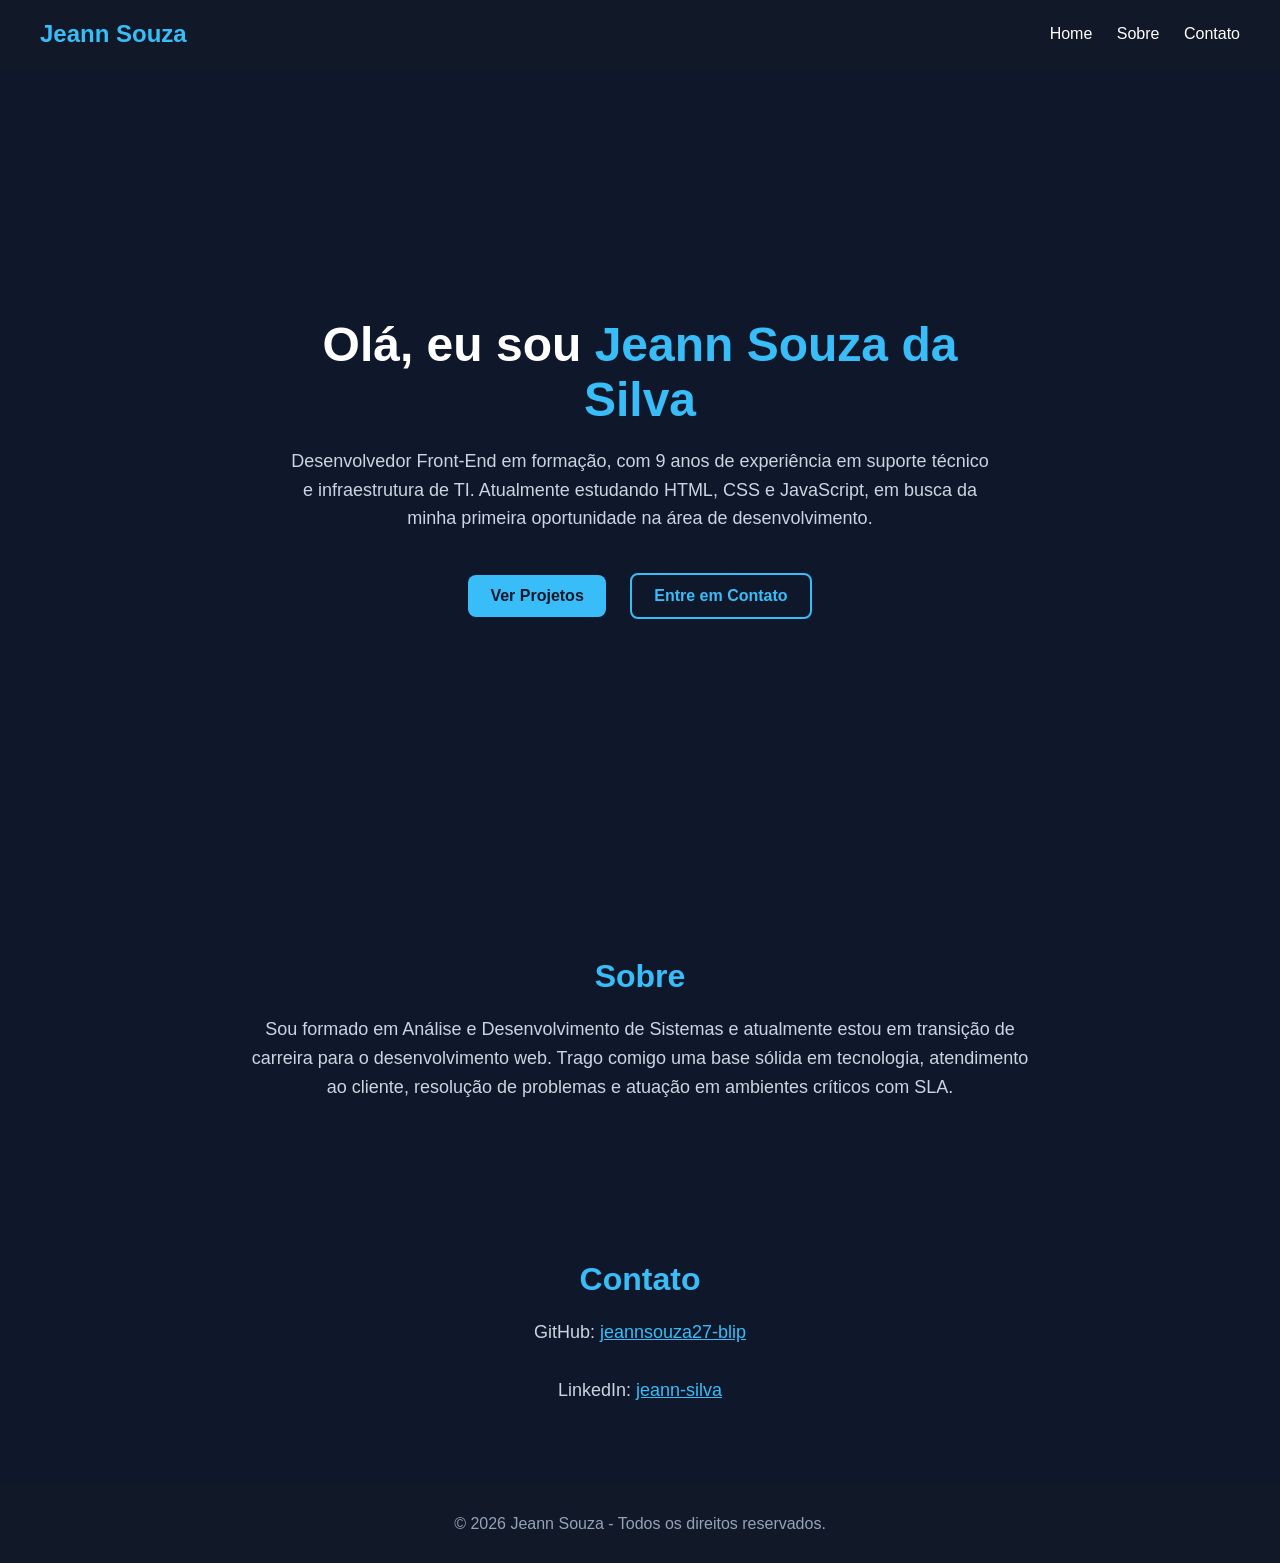
==== projeto wide covaege/meu Progeto/index.html @ 944ad6f4 "meu Projeto" ====
<!DOCTYPE html>
<html lang="pt-BR">
<head>
  <meta charset="UTF-8">
  <meta name="viewport" content="width=device-width, initial-scale=1.0">
  <title>Portfólio | Jeann Souza</title>

  <style>
    * {
      margin: 0;
      padding: 0;
      box-sizing: border-box;
      font-family: Arial, Helvetica, sans-serif;
      scroll-behavior: smooth;
    }

    body {
      background-color: #0f172a;
      color: #ffffff;
    }

    header {
      width: 100%;
      padding: 20px 40px;
      display: flex;
      justify-content: space-between;
      align-items: center;
      background-color: #111827;
      position: sticky;
      top: 0;
    }

    .logo {
      font-size: 24px;
      font-weight: bold;
      color: #38bdf8;
    }

    nav a {
      color: white;
      text-decoration: none;
      margin-left: 20px;
      font-size: 16px;
      transition: 0.3s;
    }

    nav a:hover {
      color: #38bdf8;
    }

    .hero {
      min-height: 90vh;
      display: flex;
      justify-content: center;
      align-items: center;
      text-align: center;
      padding: 40px 20px;
    }

    .hero-content {
      max-width: 700px;
    }

    .hero h1 {
      font-size: 48px;
      margin-bottom: 20px;
    }

    .hero h1 span {
      color: #38bdf8;
    }

    .hero p {
      font-size: 18px;
      line-height: 1.6;
      color: #cbd5e1;
      margin-bottom: 30px;
    }

    .buttons a {
      display: inline-block;
      margin: 10px;
      padding: 12px 22px;
      border-radius: 8px;
      text-decoration: none;
      font-weight: bold;
      transition: 0.3s;
    }

    .btn-primary {
      background-color: #38bdf8;
      color: #0f172a;
    }

    .btn-primary:hover {
      background-color: #0ea5e9;
    }

    .btn-secondary {
      border: 2px solid #38bdf8;
      color: #38bdf8;
    }

    .btn-secondary:hover {
      background-color: #38bdf8;
      color: #0f172a;
    }

    section {
      padding: 80px 20px;
      text-align: center;
    }

    section h2 {
      font-size: 32px;
      margin-bottom: 20px;
      color: #38bdf8;
    }

    section p {
      max-width: 800px;
      margin: 0 auto;
      font-size: 18px;
      line-height: 1.6;
      color: #cbd5e1;
    }

    
    

    .card {
      background-color: #1e293b;
      padding: 25px;
      border-radius: 12px;
      width: 280px;
      box-shadow: 0 8px 20px rgba(0, 0, 0, 0.25);
    }

    .card h3 {
      margin-bottom: 15px;
      color: #ffffff;
    }

    .card p {
      font-size: 15px;
      color: #cbd5e1;
      margin-bottom: 20px;
    }

    .card a {
      text-decoration: none;
      color: #38bdf8;
      font-weight: bold;
    }

    footer {
      text-align: center;
      padding: 30px 20px;
      background-color: #111827;
      color: #94a3b8;
    }

    @media (max-width: 768px) {
      header {
        flex-direction: column;
        gap: 15px;
      }

      nav a {
        margin: 0 10px;
      }

      .hero h1 {
        font-size: 34px;
      }

      .hero p {
        font-size: 16px;
      }
    }
  </style>
</head>
<body>

  <header>
    <div class="logo">Jeann Souza</div>
    <nav>
      <a href="#home">Home</a>
      <a href="#sobre">Sobre</a>
    <a href="#contato">Contato</a>
    </nav>
  </header>

  <section class="hero" id="home">
    <div class="hero-content">
      <h1>Olá, eu sou <span>Jeann Souza da Silva</span></h1>
      <p>
        Desenvolvedor Front-End em formação, com 9 anos de experiência em suporte técnico e infraestrutura de TI.
        Atualmente estudando HTML, CSS e JavaScript, em busca da minha primeira oportunidade na área de desenvolvimento.
      </p>

      <div class="buttons">
        <a class="btn-primary" href="#projetos">Ver Projetos</a>
        <a class="btn-secondary" href="#contato">Entre em Contato</a>
      </div>
    </div>
  </section>

  <section id="sobre">
    <h2>Sobre</h2>
    <p>
      Sou formado em Análise e Desenvolvimento de Sistemas e atualmente estou em transição de carreira para o desenvolvimento web.
      Trago comigo uma base sólida em tecnologia, atendimento ao cliente, resolução de problemas e atuação em ambientes críticos com SLA.
    </p>
  </section>

  
      </div>
    </div>
  </section>

  <section id="contato">
    <h2>Contato</h2>
    <p>
      GitHub: <a href="https://github.com/jeannsouza27-blip" target="_blank" style="color:#38bdf8;">jeannsouza27-blip</a>
      <br><br>
      LinkedIn: <a href="https://www.linkedin.com/in/jeann-silva/" target="_blank" style="color:#38bdf8;">jeann-silva</a>
    </p>
  </section>

  <footer>
    <p>© 2026 Jeann Souza - Todos os direitos reservados.</p>
  </footer>

</body>
</html>
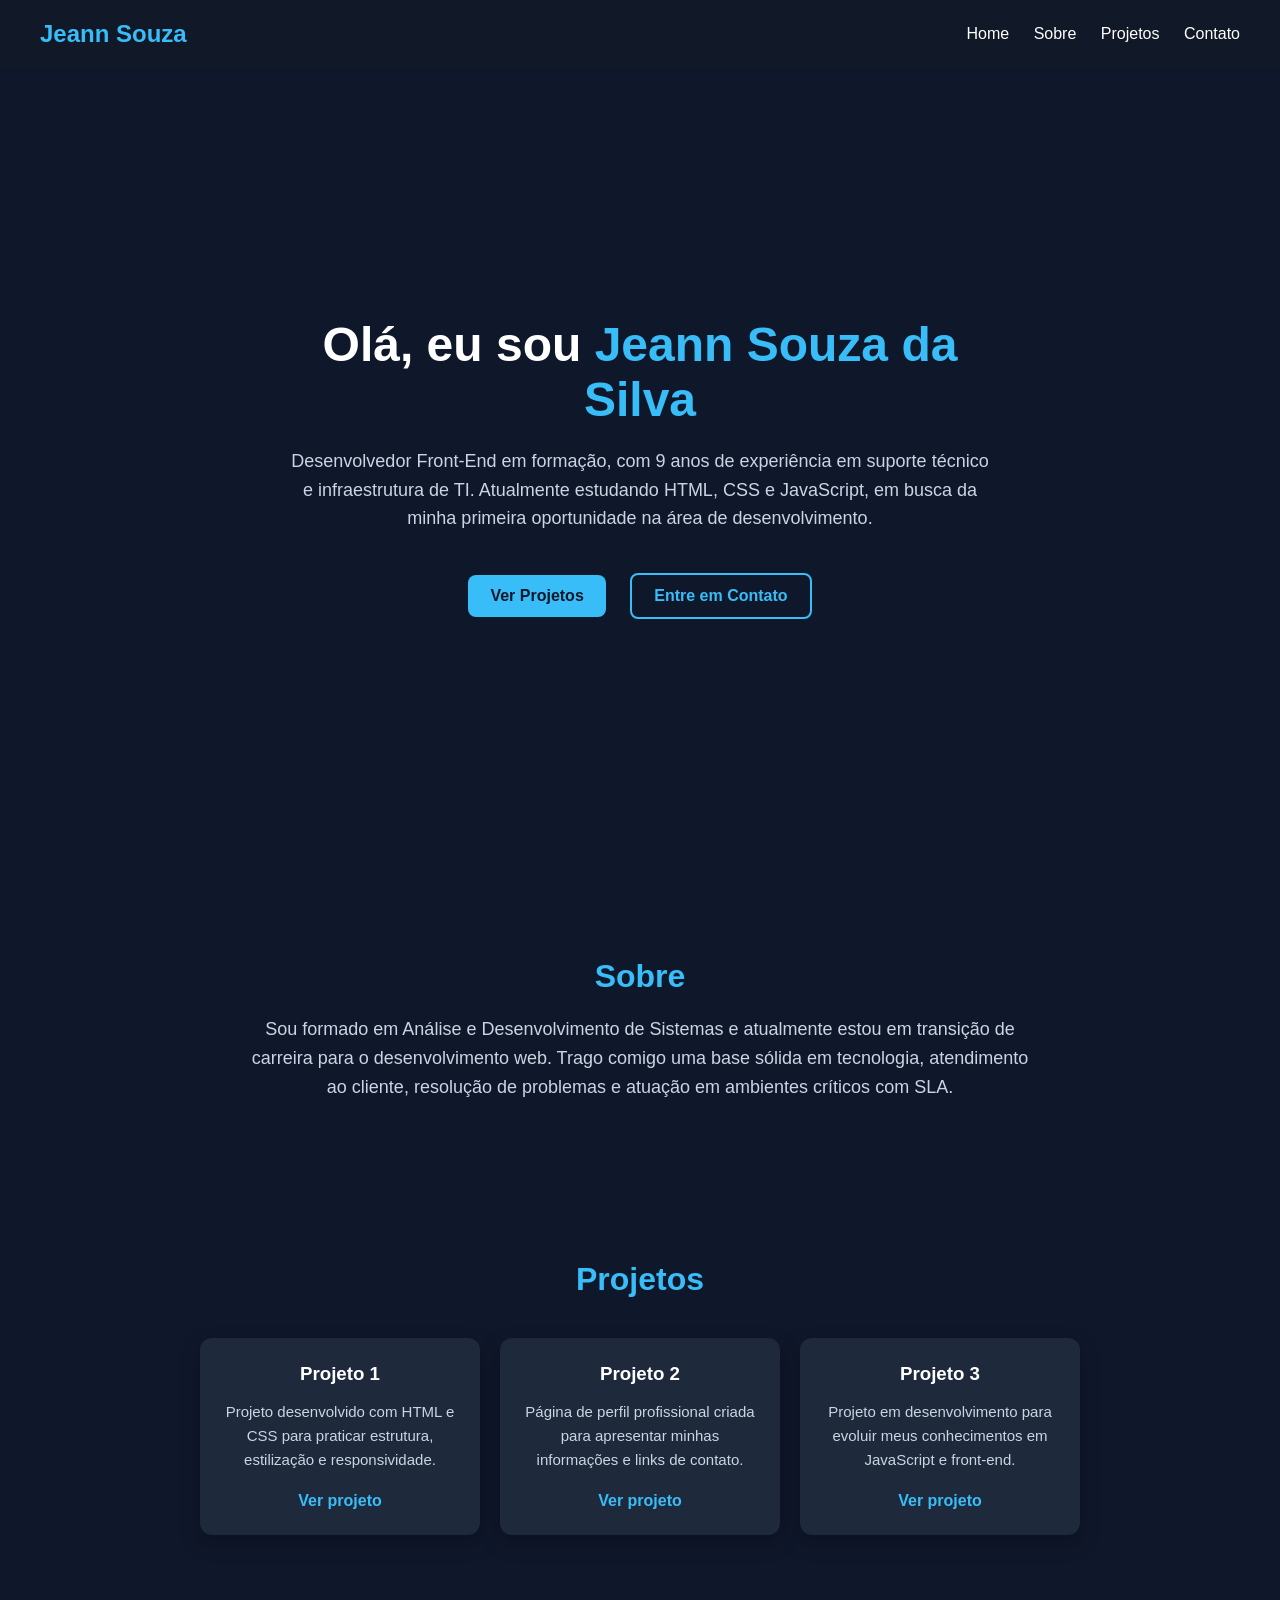
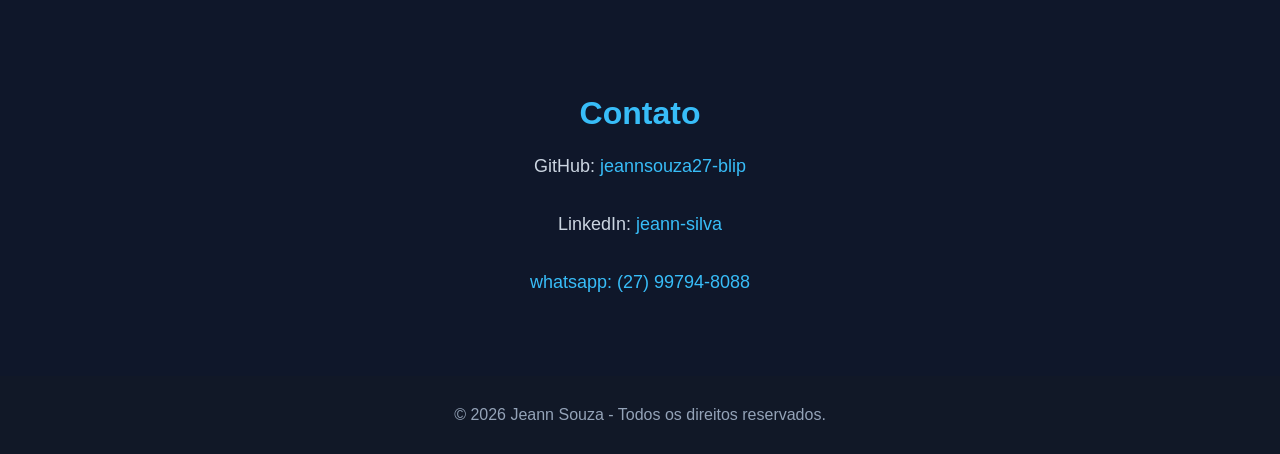
==== commit 65da1e63: "Mee Projeto" ====
--- a/projeto wide covaege/meu Progeto/index.html
+++ b/projeto wide covaege/meu Progeto/index.html
@@ -3,182 +3,8 @@
 <head>
   <meta charset="UTF-8">
   <meta name="viewport" content="width=device-width, initial-scale=1.0">
-  <title>Portfólio | Jeann Souza</title>
-
-  <style>
-    * {
-      margin: 0;
-      padding: 0;
-      box-sizing: border-box;
-      font-family: Arial, Helvetica, sans-serif;
-      scroll-behavior: smooth;
-    }
-
-    body {
-      background-color: #0f172a;
-      color: #ffffff;
-    }
-
-    header {
-      width: 100%;
-      padding: 20px 40px;
-      display: flex;
-      justify-content: space-between;
-      align-items: center;
-      background-color: #111827;
-      position: sticky;
-      top: 0;
-    }
-
-    .logo {
-      font-size: 24px;
-      font-weight: bold;
-      color: #38bdf8;
-    }
-
-    nav a {
-      color: white;
-      text-decoration: none;
-      margin-left: 20px;
-      font-size: 16px;
-      transition: 0.3s;
-    }
-
-    nav a:hover {
-      color: #38bdf8;
-    }
-
-    .hero {
-      min-height: 90vh;
-      display: flex;
-      justify-content: center;
-      align-items: center;
-      text-align: center;
-      padding: 40px 20px;
-    }
-
-    .hero-content {
-      max-width: 700px;
-    }
-
-    .hero h1 {
-      font-size: 48px;
-      margin-bottom: 20px;
-    }
-
-    .hero h1 span {
-      color: #38bdf8;
-    }
-
-    .hero p {
-      font-size: 18px;
-      line-height: 1.6;
-      color: #cbd5e1;
-      margin-bottom: 30px;
-    }
-
-    .buttons a {
-      display: inline-block;
-      margin: 10px;
-      padding: 12px 22px;
-      border-radius: 8px;
-      text-decoration: none;
-      font-weight: bold;
-      transition: 0.3s;
-    }
-
-    .btn-primary {
-      background-color: #38bdf8;
-      color: #0f172a;
-    }
-
-    .btn-primary:hover {
-      background-color: #0ea5e9;
-    }
-
-    .btn-secondary {
-      border: 2px solid #38bdf8;
-      color: #38bdf8;
-    }
-
-    .btn-secondary:hover {
-      background-color: #38bdf8;
-      color: #0f172a;
-    }
-
-    section {
-      padding: 80px 20px;
-      text-align: center;
-    }
-
-    section h2 {
-      font-size: 32px;
-      margin-bottom: 20px;
-      color: #38bdf8;
-    }
-
-    section p {
-      max-width: 800px;
-      margin: 0 auto;
-      font-size: 18px;
-      line-height: 1.6;
-      color: #cbd5e1;
-    }
-
-    
-    
-
-    .card {
-      background-color: #1e293b;
-      padding: 25px;
-      border-radius: 12px;
-      width: 280px;
-      box-shadow: 0 8px 20px rgba(0, 0, 0, 0.25);
-    }
-
-    .card h3 {
-      margin-bottom: 15px;
-      color: #ffffff;
-    }
-
-    .card p {
-      font-size: 15px;
-      color: #cbd5e1;
-      margin-bottom: 20px;
-    }
-
-    .card a {
-      text-decoration: none;
-      color: #38bdf8;
-      font-weight: bold;
-    }
-
-    footer {
-      text-align: center;
-      padding: 30px 20px;
-      background-color: #111827;
-      color: #94a3b8;
-    }
-
-    @media (max-width: 768px) {
-      header {
-        flex-direction: column;
-        gap: 15px;
-      }
-
-      nav a {
-        margin: 0 10px;
-      }
-
-      .hero h1 {
-        font-size: 34px;
-      }
-
-      .hero p {
-        font-size: 16px;
-      }
-    }
-  </style>
+  <title>Portfólio | Jeann Souza da Silva</title>
+  <link rel="stylesheet" href="./styles.css">
 </head>
 <body>
 
@@ -187,7 +13,8 @@
     <nav>
       <a href="#home">Home</a>
       <a href="#sobre">Sobre</a>
-    <a href="#contato">Contato</a>
+      <a href="#projetos">Projetos</a>
+      <a href="#contato">Contato</a>
     </nav>
   </header>
 
@@ -214,7 +41,26 @@
     </p>
   </section>
 
-  
+  <section id="projetos">
+    <h2>Projetos</h2>
+
+    <div class="projects">
+      <div class="card">
+        <h3>Projeto 1</h3>
+        <p>Projeto desenvolvido com HTML e CSS para praticar estrutura, estilização e responsividade.</p>
+        <a href="#">Ver projeto</a>
+      </div>
+
+      <div class="card">
+        <h3>Projeto 2</h3>
+        <p>Página de perfil profissional criada para apresentar minhas informações e links de contato.</p>
+        <a href="#">Ver projeto</a>
+      </div>
+
+      <div class="card">
+        <h3>Projeto 3</h3>
+        <p>Projeto em desenvolvimento para evoluir meus conhecimentos em JavaScript e front-end.</p>
+        <a href="#">Ver projeto</a>
       </div>
     </div>
   </section>
@@ -222,9 +68,13 @@
   <section id="contato">
     <h2>Contato</h2>
     <p>
-      GitHub: <a href="https://github.com/jeannsouza27-blip" target="_blank" style="color:#38bdf8;">jeannsouza27-blip</a>
+      GitHub:
+      <a href="https://github.com/jeannsouza27-blip" target="_blank">jeannsouza27-blip</a>
       <br><br>
-      LinkedIn: <a href="https://www.linkedin.com/in/jeann-silva/" target="_blank" style="color:#38bdf8;">jeann-silva</a>
+      LinkedIn:
+      <a href="https://www.linkedin.com/in/jeann-silva/" target="_blank">jeann-silva</a>
+      <br><br>
+       <a href="https://wa.me/5527997948088" target="_blank">whatsapp: (27) 99794-8088</a>
     </p>
   </section>
 
--- a/projeto wide covaege/meu Progeto/styles.css
+++ b/projeto wide covaege/meu Progeto/styles.css
@@ -0,0 +1,187 @@
+* {
+  margin: 0;
+  padding: 0;
+  box-sizing: border-box;
+  font-family: Arial, Helvetica, sans-serif;
+  scroll-behavior: smooth;
+}
+
+body {
+  background-color: #0f172a;
+  color: #ffffff;
+}
+
+header {
+  width: 100%;
+  padding: 20px 40px;
+  display: flex;
+  justify-content: space-between;
+  align-items: center;
+  background-color: #111827;
+  position: sticky;
+  top: 0;
+}
+
+.logo {
+  font-size: 24px;
+  font-weight: bold;
+  color: #38bdf8;
+}
+
+nav a {
+  color: white;
+  text-decoration: none;
+  margin-left: 20px;
+  font-size: 16px;
+  transition: 0.3s;
+}
+
+nav a:hover {
+  color: #38bdf8;
+}
+
+.hero {
+  min-height: 90vh;
+  display: flex;
+  justify-content: center;
+  align-items: center;
+  text-align: center;
+  padding: 40px 20px;
+}
+
+.hero-content {
+  max-width: 700px;
+}
+
+.hero h1 {
+  font-size: 48px;
+  margin-bottom: 20px;
+}
+
+.hero h1 span {
+  color: #38bdf8;
+}
+
+.hero p {
+  font-size: 18px;
+  line-height: 1.6;
+  color: #cbd5e1;
+  margin-bottom: 30px;
+}
+
+.buttons a {
+  display: inline-block;
+  margin: 10px;
+  padding: 12px 22px;
+  border-radius: 8px;
+  text-decoration: none;
+  font-weight: bold;
+  transition: 0.3s;
+}
+
+.btn-primary {
+  background-color: #38bdf8;
+  color: #0f172a;
+}
+
+.btn-primary:hover {
+  background-color: #0ea5e9;
+}
+
+.btn-secondary {
+  border: 2px solid #38bdf8;
+  color: #38bdf8;
+}
+
+.btn-secondary:hover {
+  background-color: #38bdf8;
+  color: #0f172a;
+}
+
+section {
+  padding: 80px 20px;
+  text-align: center;
+}
+
+section h2 {
+  font-size: 32px;
+  margin-bottom: 20px;
+  color: #38bdf8;
+}
+
+section p {
+  max-width: 800px;
+  margin: 0 auto;
+  font-size: 18px;
+  line-height: 1.6;
+  color: #cbd5e1;
+}
+
+.projects {
+  display: flex;
+  justify-content: center;
+  gap: 20px;
+  flex-wrap: wrap;
+  margin-top: 40px;
+}
+
+.card {
+  background-color: #1e293b;
+  padding: 25px;
+  border-radius: 12px;
+  width: 280px;
+  box-shadow: 0 8px 20px rgba(0, 0, 0, 0.25);
+}
+
+.card h3 {
+  margin-bottom: 15px;
+  color: #ffffff;
+}
+
+.card p {
+  font-size: 15px;
+  color: #cbd5e1;
+  margin-bottom: 20px;
+}
+
+.card a {
+  text-decoration: none;
+  color: #38bdf8;
+  font-weight: bold;
+}
+
+#contato a {
+  color: #38bdf8;
+  text-decoration: none;
+}
+
+footer {
+  text-align: center;
+  padding: 30px 20px;
+  background-color: #111827;
+  color: #94a3b8;
+}
+
+@media (max-width: 768px) {
+  header {
+    flex-direction: column;
+    gap: 15px;
+  }
+
+  nav a {
+    margin: 0 10px;
+  }
+
+  .hero h1 {
+    font-size: 34px;
+  }
+
+  .hero p {
+    font-size: 16px;
+  }
+
+  .projects {
+    flex-direction: column;
+    align-items: center;
+  }
+}
